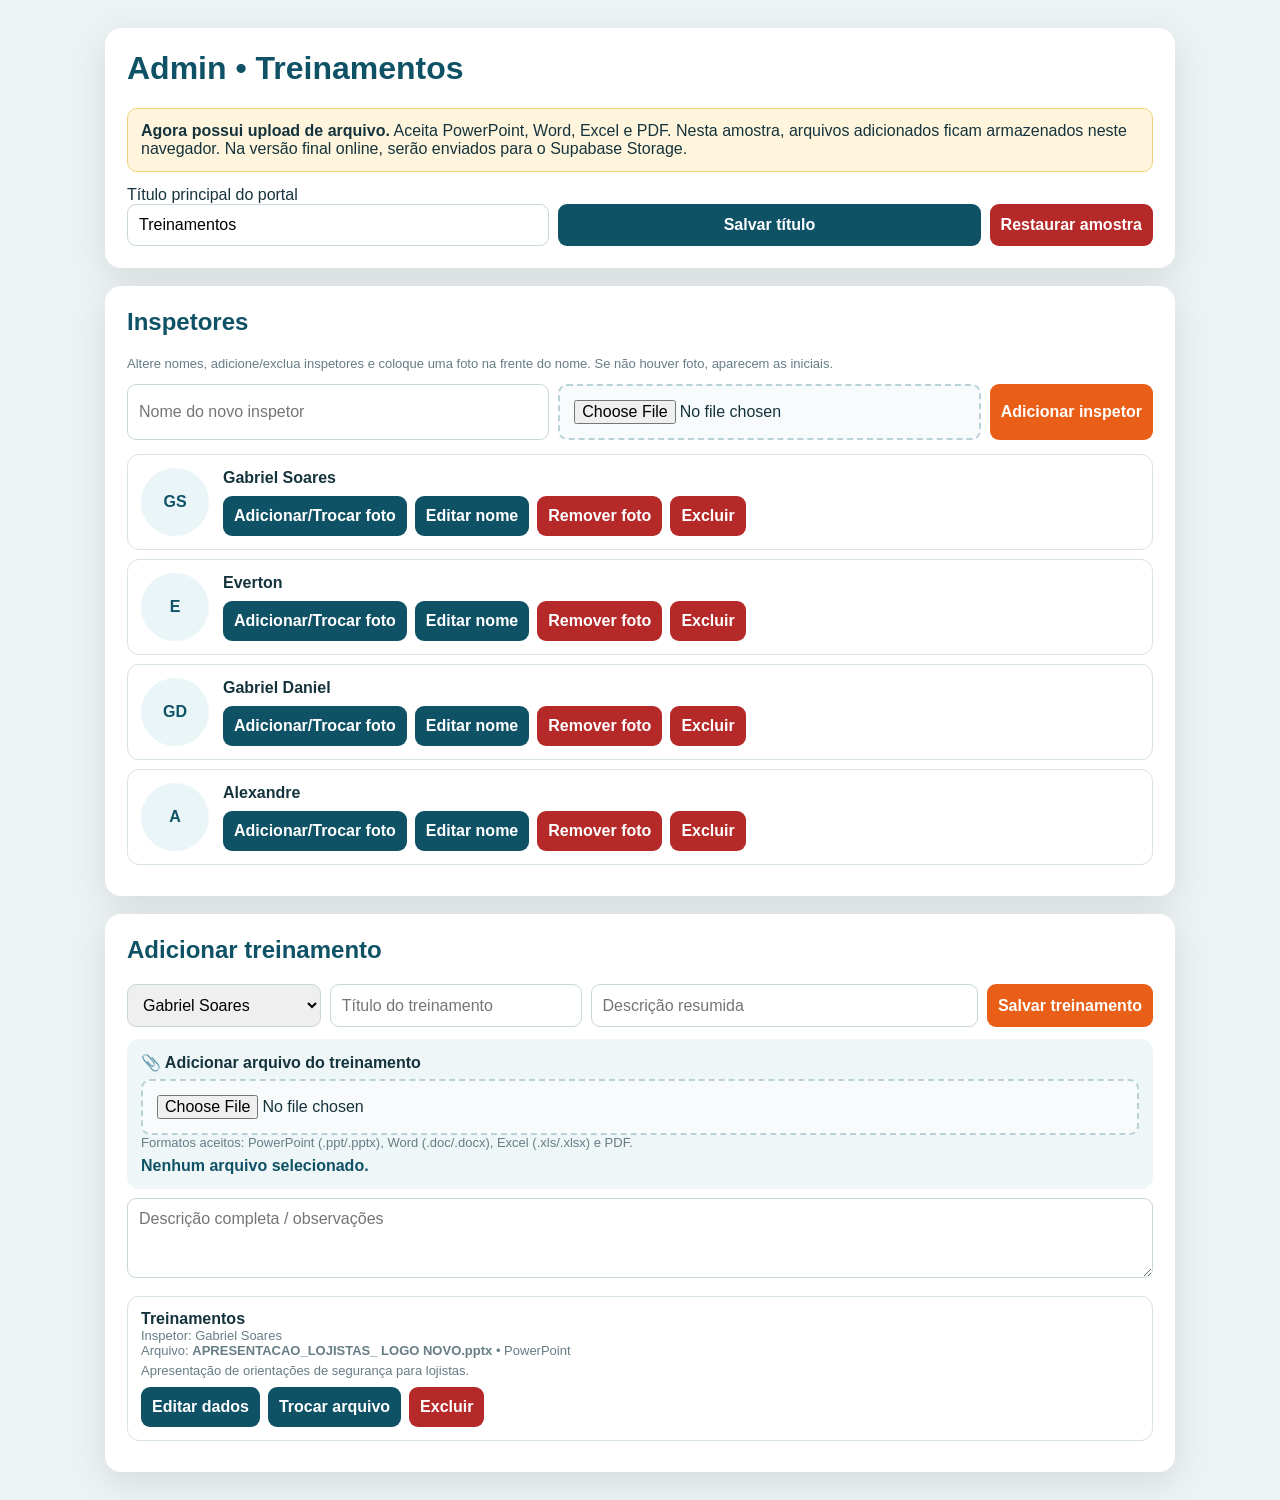
==== admin.html @ b54a6c7b "Add files via upload" ====
<!doctype html>
<html lang="pt-BR">
<head>
<meta charset="utf-8">
<meta name="viewport" content="width=device-width,initial-scale=1">
<title>Admin Treinamentos | Shopping D</title>
<style>
*{box-sizing:border-box}body{margin:0;font-family:Arial,Helvetica,sans-serif;background:#edf3f4;color:#15333d}
.wrap{max-width:1100px;margin:28px auto;padding:0 15px}.box{background:#fff;border-radius:16px;padding:22px;box-shadow:0 10px 35px rgba(0,0,0,.10);margin-bottom:18px}
h1,h2{color:#0f5266;margin-top:0}.notice{background:#fff5dd;border:1px solid #efd07b;padding:13px;border-radius:10px;margin-bottom:14px}
.grid{display:grid;grid-template-columns:1fr 1fr auto;gap:9px}.grid4{display:grid;grid-template-columns:1fr 1.3fr 2fr auto;gap:9px}
input,select,textarea,button{font:inherit;padding:11px;border-radius:9px}input,select,textarea{border:1px solid #c7d7db;width:100%}textarea{min-height:80px;resize:vertical}
input[type=file]{background:#f8fbfc;border:2px dashed #b9d2d8;padding:14px}
button{border:0;background:#0f5266;color:#fff;font-weight:700;cursor:pointer}.orange{background:#e95f17}.danger{background:#b52929}.gray{background:#6f7f85}
.item{border:1px solid #d7e3e6;border-radius:12px;padding:13px;margin-bottom:9px}.actions{display:flex;gap:8px;flex-wrap:wrap;margin-top:9px}.small{font-size:13px;color:#667d85}
.file-box{margin-top:12px;padding:14px;border-radius:12px;background:#eef6f7}.file-box label{font-weight:700;display:block;margin-bottom:7px}.file-name{margin-top:7px;color:#0f5266;font-weight:700}
.person-row{display:flex;align-items:center;gap:14px;flex-wrap:wrap}
.person-photo{width:68px;height:68px;border-radius:50%;overflow:hidden;background:#eaf5f7;display:grid;place-items:center;font-weight:800;color:#0f5266}
.person-photo img{width:100%;height:100%;object-fit:cover}
.photo-input{display:none}
@media(max-width:760px){.grid,.grid4{grid-template-columns:1fr}}
</style>
</head>
<body><div class="wrap">
<div class="box"><h1>Admin • Treinamentos</h1>
<div class="notice"><b>Agora possui upload de arquivo.</b> Aceita PowerPoint, Word, Excel e PDF. Nesta amostra, arquivos adicionados ficam armazenados neste navegador. Na versão final online, serão enviados para o Supabase Storage.</div>
<label>Título principal do portal</label>
<div class="grid"><input id="portalTitle"><button id="saveTitle">Salvar título</button><button id="resetAll" class="danger">Restaurar amostra</button></div>
</div>

<div class="box">
<h2>Inspetores</h2>
<p class="small">Altere nomes, adicione/exclua inspetores e coloque uma foto na frente do nome. Se não houver foto, aparecem as iniciais.</p>
<div class="grid"><input id="newInspector" placeholder="Nome do novo inspetor"><input id="newInspectorPhoto" type="file" accept="image/*"><button id="addInspector" class="orange">Adicionar inspetor</button></div>
<div id="inspectorsList" style="margin-top:14px"></div>
</div>

<div class="box">
<h2>Adicionar treinamento</h2>
<div class="grid4">
<select id="trainingInspector"></select>
<input id="trainingTitle" placeholder="Título do treinamento">
<input id="trainingDescShort" placeholder="Descrição resumida">
<button id="addTraining" class="orange">Salvar treinamento</button>
</div>
<div class="file-box">
<label for="trainingFile">📎 Adicionar arquivo do treinamento</label>
<input id="trainingFile" type="file" accept=".ppt,.pptx,.doc,.docx,.xls,.xlsx,.pdf,.pps,.ppsx">
<div class="small">Formatos aceitos: PowerPoint (.ppt/.pptx), Word (.doc/.docx), Excel (.xls/.xlsx) e PDF.</div>
<div id="selectedFile" class="file-name">Nenhum arquivo selecionado.</div>
</div>
<textarea id="trainingDesc" style="margin-top:9px" placeholder="Descrição completa / observações"></textarea>
<div id="trainingList" style="margin-top:14px"></div>
</div>
</div>

<script src="dados-iniciais.js"></script>
<script>
function clone(o){return JSON.parse(JSON.stringify(o))}
function load(){const s=localStorage.getItem('shoppingD_treinamentos_demo');return s?JSON.parse(s):clone(window.DADOS_INICIAIS)}
let data=load();
function save(){localStorage.setItem('shoppingD_treinamentos_demo',JSON.stringify(data));render()}
function slug(s){return s.toLowerCase().normalize('NFD').replace(/[\u0300-\u036f]/g,'').replace(/[^a-z0-9]+/g,'-').replace(/^-|-$/g,'')+'-'+Date.now()}
function openDB(){return new Promise((resolve,reject)=>{const req=indexedDB.open('ShoppingDTrainingFiles',1);req.onupgradeneeded=()=>{const db=req.result;if(!db.objectStoreNames.contains('files'))db.createObjectStore('files');};req.onsuccess=()=>resolve(req.result);req.onerror=()=>reject(req.error);});}
async function storeFile(key,file){const db=await openDB();return new Promise((resolve,reject)=>{const tx=db.transaction('files','readwrite');tx.objectStore('files').put({blob:file,name:file.name,type:file.type,size:file.size},key);tx.oncomplete=()=>resolve();tx.onerror=()=>reject(tx.error);});}
async function deleteFile(key){if(!key)return;const db=await openDB();return new Promise((resolve,reject)=>{const tx=db.transaction('files','readwrite');tx.objectStore('files').delete(key);tx.oncomplete=()=>resolve();tx.onerror=()=>reject(tx.error);});}
function fileType(name){
 const ext=(name.split('.').pop()||'').toLowerCase();
 if(['ppt','pptx','pps','ppsx'].includes(ext))return 'PowerPoint';
 if(['doc','docx'].includes(ext))return 'Word';
 if(['xls','xlsx'].includes(ext))return 'Excel';
 if(ext==='pdf')return 'PDF';
 return 'Arquivo';
}
function initials(name){return name.split(' ').filter(Boolean).slice(0,2).map(x=>x[0].toUpperCase()).join('');}
function imageToDataURL(file){
 return new Promise((resolve,reject)=>{
  const r=new FileReader();r.onload=()=>resolve(r.result);r.onerror=()=>reject(r.error);r.readAsDataURL(file);
 });
}
function render(){
 document.getElementById('portalTitle').value=data.title||'Treinamentos';
 const il=document.getElementById('inspectorsList');il.innerHTML='';
 data.inspectors.forEach(i=>{
  const d=document.createElement('div');d.className='item';
  d.innerHTML=`<div class="person-row"><div class="person-photo">${i.photo?`<img src="${i.photo}" alt="${i.name}">`:initials(i.name)}</div><div><b>${i.name}</b><div class="actions"><button data-photo="${i.id}">Adicionar/Trocar foto</button><button data-edit="${i.id}">Editar nome</button><button class="danger" data-removephoto="${i.id}">Remover foto</button><button class="danger" data-del="${i.id}">Excluir</button></div></div></div>`;
  il.appendChild(d);
 });
 il.querySelectorAll('[data-edit]').forEach(b=>b.addEventListener('click',()=>editInspector(b.dataset.edit)));
 il.querySelectorAll('[data-photo]').forEach(b=>b.addEventListener('click',()=>changeInspectorPhoto(b.dataset.photo)));
 il.querySelectorAll('[data-removephoto]').forEach(b=>b.addEventListener('click',()=>removeInspectorPhoto(b.dataset.removephoto)));
 il.querySelectorAll('[data-del]').forEach(b=>b.addEventListener('click',()=>delInspector(b.dataset.del)));

 const sel=document.getElementById('trainingInspector');sel.innerHTML='';
 data.inspectors.forEach(i=>sel.add(new Option(i.name,i.id)));
 const tl=document.getElementById('trainingList');tl.innerHTML='';
 data.trainings.forEach(t=>{
   const insp=data.inspectors.find(i=>i.id===t.inspectorId);
   const d=document.createElement('div');d.className='item';
   d.innerHTML=`<b>${t.title}</b><div class="small">Inspetor: ${insp?insp.name:'Não definido'}</div>
   <div class="small">Arquivo: <b>${t.fileName||t.file||'Sem arquivo'}</b> ${t.fileType?'• '+t.fileType:''}</div>
   <div class="small" style="margin-top:5px">${t.description||''}</div>
   <div class="actions"><button data-tedit="${t.id}">Editar dados</button><button data-replace="${t.id}">Trocar arquivo</button><button class="danger" data-tdel="${t.id}">Excluir</button></div>`;
   tl.appendChild(d);
 });
 tl.querySelectorAll('[data-tedit]').forEach(b=>b.addEventListener('click',()=>editTraining(Number(b.dataset.tedit))));
 tl.querySelectorAll('[data-replace]').forEach(b=>b.addEventListener('click',()=>replaceFile(Number(b.dataset.replace))));
 tl.querySelectorAll('[data-tdel]').forEach(b=>b.addEventListener('click',()=>removeTraining(Number(b.dataset.tdel))));
}
async function changeInspectorPhoto(id){
 const i=data.inspectors.find(x=>x.id===id);if(!i)return;
 const input=document.createElement('input');input.type='file';input.accept='image/*';
 input.addEventListener('change',async()=>{const f=input.files[0];if(!f)return;if(f.size>3*1024*1024){alert('Escolha uma foto de até 3 MB.');return;}i.photo=await imageToDataURL(f);save();});
 input.click();
}
function removeInspectorPhoto(id){const i=data.inspectors.find(x=>x.id===id);if(!i)return;i.photo='';save();}
function editInspector(id){const i=data.inspectors.find(x=>x.id===id);if(!i)return;const n=prompt('Novo nome do inspetor:',i.name);if(n===null||!n.trim())return;i.name=n.trim();save();}
function delInspector(id){if(!confirm('Excluir este inspetor e os treinamentos vinculados?'))return;data.inspectors=data.inspectors.filter(i=>i.id!==id);const ids=data.trainings.filter(t=>t.inspectorId===id);ids.forEach(t=>deleteFile(t.fileKey));data.trainings=data.trainings.filter(t=>t.inspectorId!==id);save();}
function editTraining(id){const t=data.trainings.find(x=>x.id===id);if(!t)return;const title=prompt('Título:',t.title);if(title===null)return;const desc=prompt('Descrição:',t.description||'');if(desc===null)return;t.title=title.trim()||'Treinamentos';t.description=desc.trim();save();}
async function removeTraining(id){if(!confirm('Excluir este treinamento e o arquivo armazenado?'))return;const t=data.trainings.find(x=>x.id===id);if(t&&t.fileKey)await deleteFile(t.fileKey);data.trainings=data.trainings.filter(x=>x.id!==id);save();}
async function replaceFile(id){
 const t=data.trainings.find(x=>x.id===id);if(!t)return;
 const input=document.createElement('input');input.type='file';input.accept='.ppt,.pptx,.doc,.docx,.xls,.xlsx,.pdf,.pps,.ppsx';
 input.addEventListener('change',async()=>{const file=input.files[0];if(!file)return;const key='training-file-'+id;if(t.fileKey)await deleteFile(t.fileKey);await storeFile(key,file);t.fileKey=key;t.file='';t.fileName=file.name;t.fileType=fileType(file.name);save();});
 input.click();
}
document.getElementById('trainingFile').addEventListener('change',e=>{const f=e.target.files[0];document.getElementById('selectedFile').textContent=f?`Selecionado: ${f.name} (${(f.size/1024/1024).toFixed(1)} MB)`:'Nenhum arquivo selecionado.'});
document.getElementById('saveTitle').addEventListener('click',()=>{data.title=document.getElementById('portalTitle').value.trim()||'Treinamentos';save()});
document.getElementById('resetAll').addEventListener('click',()=>{if(confirm('Restaurar todos os dados da amostra?')){localStorage.removeItem('shoppingD_treinamentos_demo');data=clone(window.DADOS_INICIAIS);render()}});
document.getElementById('addInspector').addEventListener('click',async()=>{const n=document.getElementById('newInspector').value.trim();if(!n)return;const f=document.getElementById('newInspectorPhoto').files[0];let photo='';if(f){if(f.size>3*1024*1024){alert('Escolha uma foto de até 3 MB.');return;}photo=await imageToDataURL(f);}data.inspectors.push({id:slug(n),name:n,photo});document.getElementById('newInspector').value='';document.getElementById('newInspectorPhoto').value='';save()});
document.getElementById('addTraining').addEventListener('click',async()=>{
 const inspectorId=document.getElementById('trainingInspector').value;
 const title=document.getElementById('trainingTitle').value.trim()||'Treinamentos';
 const desc1=document.getElementById('trainingDescShort').value.trim();
 const desc2=document.getElementById('trainingDesc').value.trim();
 const file=document.getElementById('trainingFile').files[0];
 if(!inspectorId){alert('Selecione um inspetor.');return;}
 if(!file){alert('Selecione um arquivo PowerPoint, Word, Excel ou PDF.');return;}
 const id=Date.now(), key='training-file-'+id;
 try{await storeFile(key,file);}catch(e){alert('Não foi possível armazenar o arquivo neste navegador.');return;}
 data.trainings.push({id,inspectorId,title,description:[desc1,desc2].filter(Boolean).join(' — '),file:'',fileKey:key,fileName:file.name,fileType:fileType(file.name)});
 document.getElementById('trainingTitle').value='';document.getElementById('trainingDescShort').value='';document.getElementById('trainingDesc').value='';document.getElementById('trainingFile').value='';document.getElementById('selectedFile').textContent='Nenhum arquivo selecionado.';save();
});
render();
</script>
</body>
</html>
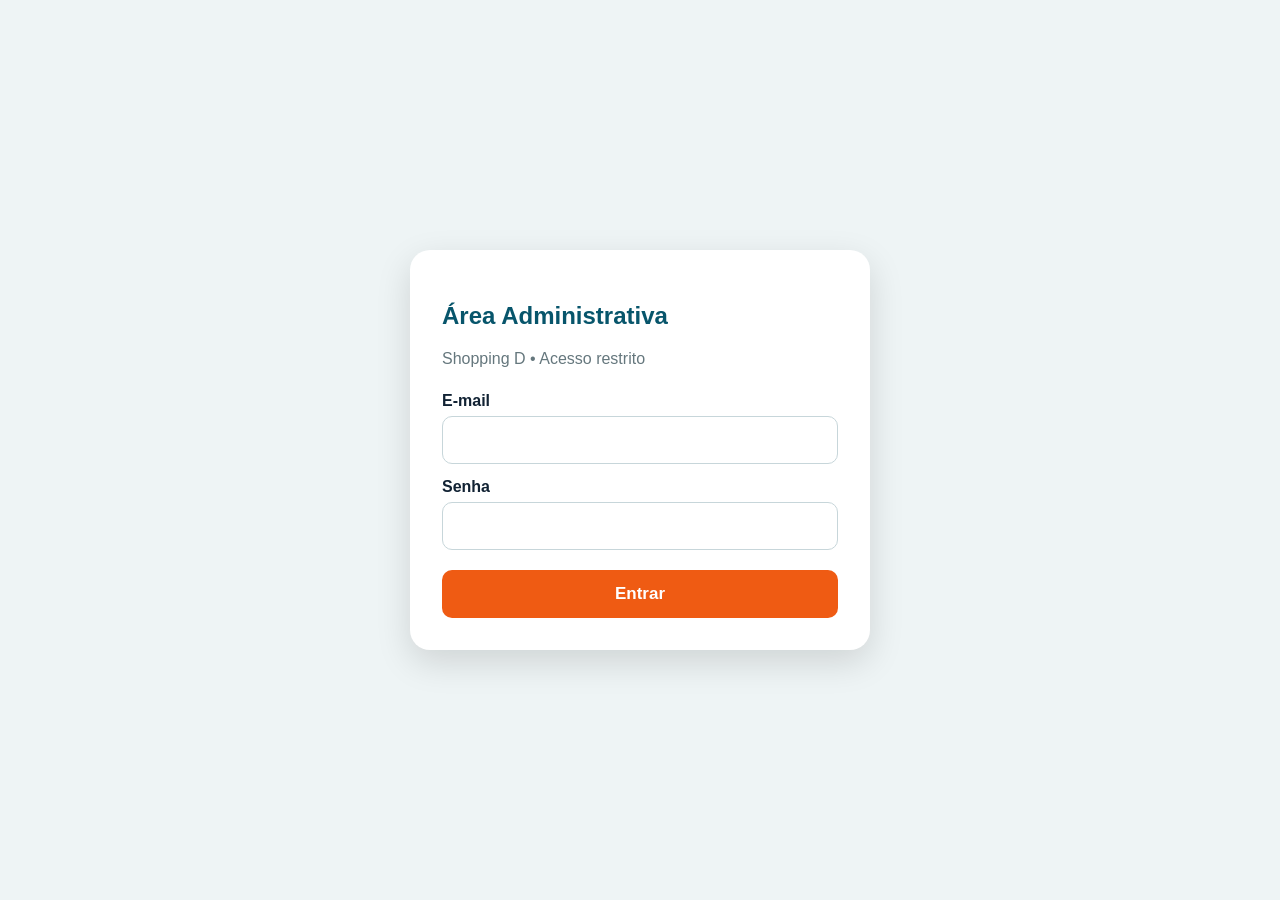
==== commit 05cb20d7: "Add files via upload" ====
--- a/admin.html
+++ b/admin.html
@@ -1,147 +1,29 @@
 <!doctype html>
 <html lang="pt-BR">
 <head>
-<meta charset="utf-8">
-<meta name="viewport" content="width=device-width,initial-scale=1">
-<title>Admin Treinamentos | Shopping D</title>
+<meta charset="utf-8"><meta name="viewport" content="width=device-width,initial-scale=1">
+<title>Admin | Shopping D</title>
 <style>
-*{box-sizing:border-box}body{margin:0;font-family:Arial,Helvetica,sans-serif;background:#edf3f4;color:#15333d}
-.wrap{max-width:1100px;margin:28px auto;padding:0 15px}.box{background:#fff;border-radius:16px;padding:22px;box-shadow:0 10px 35px rgba(0,0,0,.10);margin-bottom:18px}
-h1,h2{color:#0f5266;margin-top:0}.notice{background:#fff5dd;border:1px solid #efd07b;padding:13px;border-radius:10px;margin-bottom:14px}
-.grid{display:grid;grid-template-columns:1fr 1fr auto;gap:9px}.grid4{display:grid;grid-template-columns:1fr 1.3fr 2fr auto;gap:9px}
-input,select,textarea,button{font:inherit;padding:11px;border-radius:9px}input,select,textarea{border:1px solid #c7d7db;width:100%}textarea{min-height:80px;resize:vertical}
-input[type=file]{background:#f8fbfc;border:2px dashed #b9d2d8;padding:14px}
-button{border:0;background:#0f5266;color:#fff;font-weight:700;cursor:pointer}.orange{background:#e95f17}.danger{background:#b52929}.gray{background:#6f7f85}
-.item{border:1px solid #d7e3e6;border-radius:12px;padding:13px;margin-bottom:9px}.actions{display:flex;gap:8px;flex-wrap:wrap;margin-top:9px}.small{font-size:13px;color:#667d85}
-.file-box{margin-top:12px;padding:14px;border-radius:12px;background:#eef6f7}.file-box label{font-weight:700;display:block;margin-bottom:7px}.file-name{margin-top:7px;color:#0f5266;font-weight:700}
-.person-row{display:flex;align-items:center;gap:14px;flex-wrap:wrap}
-.person-photo{width:68px;height:68px;border-radius:50%;overflow:hidden;background:#eaf5f7;display:grid;place-items:center;font-weight:800;color:#0f5266}
-.person-photo img{width:100%;height:100%;object-fit:cover}
-.photo-input{display:none}
-@media(max-width:760px){.grid,.grid4{grid-template-columns:1fr}}
-</style>
-</head>
-<body><div class="wrap">
-<div class="box"><h1>Admin • Treinamentos</h1>
-<div class="notice"><b>Agora possui upload de arquivo.</b> Aceita PowerPoint, Word, Excel e PDF. Nesta amostra, arquivos adicionados ficam armazenados neste navegador. Na versão final online, serão enviados para o Supabase Storage.</div>
-<label>Título principal do portal</label>
-<div class="grid"><input id="portalTitle"><button id="saveTitle">Salvar título</button><button id="resetAll" class="danger">Restaurar amostra</button></div>
-</div>
-
-<div class="box">
-<h2>Inspetores</h2>
-<p class="small">Altere nomes, adicione/exclua inspetores e coloque uma foto na frente do nome. Se não houver foto, aparecem as iniciais.</p>
-<div class="grid"><input id="newInspector" placeholder="Nome do novo inspetor"><input id="newInspectorPhoto" type="file" accept="image/*"><button id="addInspector" class="orange">Adicionar inspetor</button></div>
-<div id="inspectorsList" style="margin-top:14px"></div>
-</div>
-
-<div class="box">
-<h2>Adicionar treinamento</h2>
-<div class="grid4">
-<select id="trainingInspector"></select>
-<input id="trainingTitle" placeholder="Título do treinamento">
-<input id="trainingDescShort" placeholder="Descrição resumida">
-<button id="addTraining" class="orange">Salvar treinamento</button>
-</div>
-<div class="file-box">
-<label for="trainingFile">📎 Adicionar arquivo do treinamento</label>
-<input id="trainingFile" type="file" accept=".ppt,.pptx,.doc,.docx,.xls,.xlsx,.pdf,.pps,.ppsx">
-<div class="small">Formatos aceitos: PowerPoint (.ppt/.pptx), Word (.doc/.docx), Excel (.xls/.xlsx) e PDF.</div>
-<div id="selectedFile" class="file-name">Nenhum arquivo selecionado.</div>
-</div>
-<textarea id="trainingDesc" style="margin-top:9px" placeholder="Descrição completa / observações"></textarea>
-<div id="trainingList" style="margin-top:14px"></div>
-</div>
-</div>
-
-<script src="dados-iniciais.js"></script>
+*{box-sizing:border-box}body{margin:0;font-family:Arial,sans-serif;background:#eef4f5;color:#123}.login{min-height:100vh;display:flex;align-items:center;justify-content:center;padding:20px}.card{width:min(460px,100%);background:#fff;padding:32px;border-radius:20px;box-shadow:0 12px 35px #0002}h1{color:#07556b}.sub{color:#65777d;margin-bottom:24px}label{display:block;font-weight:700;margin:14px 0 6px}input{width:100%;padding:14px;border:1px solid #c7d6da;border-radius:10px;font-size:16px}button{width:100%;margin-top:20px;padding:14px;border:0;border-radius:10px;background:#ef5b13;color:#fff;font-size:17px;font-weight:700;cursor:pointer}#erro{display:none;margin-top:14px;padding:10px;background:#ffe9e9;color:#a00;border-radius:8px}#painel{display:none;padding:30px}header{background:#07556b;color:#fff;padding:20px;border-radius:12px}
+</style></head>
+<body>
+<section id="login" class="login"><div class="card">
+<h1>Área Administrativa</h1><div class="sub">Shopping D • Acesso restrito</div>
+<form id="formLogin">
+<label>E-mail</label><input id="email" type="email" required>
+<label>Senha</label><input id="senha" type="password" required>
+<button type="submit">Entrar</button><div id="erro">E-mail ou senha incorretos.</div>
+</form></div></section>
+<section id="painel"><header><h2>Admin | Shopping D</h2></header>
+<p>Acesso administrativo autorizado.</p>
+<button id="sair" style="max-width:160px">Sair</button>
+</section>
 <script>
-function clone(o){return JSON.parse(JSON.stringify(o))}
-function load(){const s=localStorage.getItem('shoppingD_treinamentos_demo');return s?JSON.parse(s):clone(window.DADOS_INICIAIS)}
-let data=load();
-function save(){localStorage.setItem('shoppingD_treinamentos_demo',JSON.stringify(data));render()}
-function slug(s){return s.toLowerCase().normalize('NFD').replace(/[\u0300-\u036f]/g,'').replace(/[^a-z0-9]+/g,'-').replace(/^-|-$/g,'')+'-'+Date.now()}
-function openDB(){return new Promise((resolve,reject)=>{const req=indexedDB.open('ShoppingDTrainingFiles',1);req.onupgradeneeded=()=>{const db=req.result;if(!db.objectStoreNames.contains('files'))db.createObjectStore('files');};req.onsuccess=()=>resolve(req.result);req.onerror=()=>reject(req.error);});}
-async function storeFile(key,file){const db=await openDB();return new Promise((resolve,reject)=>{const tx=db.transaction('files','readwrite');tx.objectStore('files').put({blob:file,name:file.name,type:file.type,size:file.size},key);tx.oncomplete=()=>resolve();tx.onerror=()=>reject(tx.error);});}
-async function deleteFile(key){if(!key)return;const db=await openDB();return new Promise((resolve,reject)=>{const tx=db.transaction('files','readwrite');tx.objectStore('files').delete(key);tx.oncomplete=()=>resolve();tx.onerror=()=>reject(tx.error);});}
-function fileType(name){
- const ext=(name.split('.').pop()||'').toLowerCase();
- if(['ppt','pptx','pps','ppsx'].includes(ext))return 'PowerPoint';
- if(['doc','docx'].includes(ext))return 'Word';
- if(['xls','xlsx'].includes(ext))return 'Excel';
- if(ext==='pdf')return 'PDF';
- return 'Arquivo';
-}
-function initials(name){return name.split(' ').filter(Boolean).slice(0,2).map(x=>x[0].toUpperCase()).join('');}
-function imageToDataURL(file){
- return new Promise((resolve,reject)=>{
-  const r=new FileReader();r.onload=()=>resolve(r.result);r.onerror=()=>reject(r.error);r.readAsDataURL(file);
- });
-}
-function render(){
- document.getElementById('portalTitle').value=data.title||'Treinamentos';
- const il=document.getElementById('inspectorsList');il.innerHTML='';
- data.inspectors.forEach(i=>{
-  const d=document.createElement('div');d.className='item';
-  d.innerHTML=`<div class="person-row"><div class="person-photo">${i.photo?`<img src="${i.photo}" alt="${i.name}">`:initials(i.name)}</div><div><b>${i.name}</b><div class="actions"><button data-photo="${i.id}">Adicionar/Trocar foto</button><button data-edit="${i.id}">Editar nome</button><button class="danger" data-removephoto="${i.id}">Remover foto</button><button class="danger" data-del="${i.id}">Excluir</button></div></div></div>`;
-  il.appendChild(d);
- });
- il.querySelectorAll('[data-edit]').forEach(b=>b.addEventListener('click',()=>editInspector(b.dataset.edit)));
- il.querySelectorAll('[data-photo]').forEach(b=>b.addEventListener('click',()=>changeInspectorPhoto(b.dataset.photo)));
- il.querySelectorAll('[data-removephoto]').forEach(b=>b.addEventListener('click',()=>removeInspectorPhoto(b.dataset.removephoto)));
- il.querySelectorAll('[data-del]').forEach(b=>b.addEventListener('click',()=>delInspector(b.dataset.del)));
-
- const sel=document.getElementById('trainingInspector');sel.innerHTML='';
- data.inspectors.forEach(i=>sel.add(new Option(i.name,i.id)));
- const tl=document.getElementById('trainingList');tl.innerHTML='';
- data.trainings.forEach(t=>{
-   const insp=data.inspectors.find(i=>i.id===t.inspectorId);
-   const d=document.createElement('div');d.className='item';
-   d.innerHTML=`<b>${t.title}</b><div class="small">Inspetor: ${insp?insp.name:'Não definido'}</div>
-   <div class="small">Arquivo: <b>${t.fileName||t.file||'Sem arquivo'}</b> ${t.fileType?'• '+t.fileType:''}</div>
-   <div class="small" style="margin-top:5px">${t.description||''}</div>
-   <div class="actions"><button data-tedit="${t.id}">Editar dados</button><button data-replace="${t.id}">Trocar arquivo</button><button class="danger" data-tdel="${t.id}">Excluir</button></div>`;
-   tl.appendChild(d);
- });
- tl.querySelectorAll('[data-tedit]').forEach(b=>b.addEventListener('click',()=>editTraining(Number(b.dataset.tedit))));
- tl.querySelectorAll('[data-replace]').forEach(b=>b.addEventListener('click',()=>replaceFile(Number(b.dataset.replace))));
- tl.querySelectorAll('[data-tdel]').forEach(b=>b.addEventListener('click',()=>removeTraining(Number(b.dataset.tdel))));
-}
-async function changeInspectorPhoto(id){
- const i=data.inspectors.find(x=>x.id===id);if(!i)return;
- const input=document.createElement('input');input.type='file';input.accept='image/*';
- input.addEventListener('change',async()=>{const f=input.files[0];if(!f)return;if(f.size>3*1024*1024){alert('Escolha uma foto de até 3 MB.');return;}i.photo=await imageToDataURL(f);save();});
- input.click();
-}
-function removeInspectorPhoto(id){const i=data.inspectors.find(x=>x.id===id);if(!i)return;i.photo='';save();}
-function editInspector(id){const i=data.inspectors.find(x=>x.id===id);if(!i)return;const n=prompt('Novo nome do inspetor:',i.name);if(n===null||!n.trim())return;i.name=n.trim();save();}
-function delInspector(id){if(!confirm('Excluir este inspetor e os treinamentos vinculados?'))return;data.inspectors=data.inspectors.filter(i=>i.id!==id);const ids=data.trainings.filter(t=>t.inspectorId===id);ids.forEach(t=>deleteFile(t.fileKey));data.trainings=data.trainings.filter(t=>t.inspectorId!==id);save();}
-function editTraining(id){const t=data.trainings.find(x=>x.id===id);if(!t)return;const title=prompt('Título:',t.title);if(title===null)return;const desc=prompt('Descrição:',t.description||'');if(desc===null)return;t.title=title.trim()||'Treinamentos';t.description=desc.trim();save();}
-async function removeTraining(id){if(!confirm('Excluir este treinamento e o arquivo armazenado?'))return;const t=data.trainings.find(x=>x.id===id);if(t&&t.fileKey)await deleteFile(t.fileKey);data.trainings=data.trainings.filter(x=>x.id!==id);save();}
-async function replaceFile(id){
- const t=data.trainings.find(x=>x.id===id);if(!t)return;
- const input=document.createElement('input');input.type='file';input.accept='.ppt,.pptx,.doc,.docx,.xls,.xlsx,.pdf,.pps,.ppsx';
- input.addEventListener('change',async()=>{const file=input.files[0];if(!file)return;const key='training-file-'+id;if(t.fileKey)await deleteFile(t.fileKey);await storeFile(key,file);t.fileKey=key;t.file='';t.fileName=file.name;t.fileType=fileType(file.name);save();});
- input.click();
-}
-document.getElementById('trainingFile').addEventListener('change',e=>{const f=e.target.files[0];document.getElementById('selectedFile').textContent=f?`Selecionado: ${f.name} (${(f.size/1024/1024).toFixed(1)} MB)`:'Nenhum arquivo selecionado.'});
-document.getElementById('saveTitle').addEventListener('click',()=>{data.title=document.getElementById('portalTitle').value.trim()||'Treinamentos';save()});
-document.getElementById('resetAll').addEventListener('click',()=>{if(confirm('Restaurar todos os dados da amostra?')){localStorage.removeItem('shoppingD_treinamentos_demo');data=clone(window.DADOS_INICIAIS);render()}});
-document.getElementById('addInspector').addEventListener('click',async()=>{const n=document.getElementById('newInspector').value.trim();if(!n)return;const f=document.getElementById('newInspectorPhoto').files[0];let photo='';if(f){if(f.size>3*1024*1024){alert('Escolha uma foto de até 3 MB.');return;}photo=await imageToDataURL(f);}data.inspectors.push({id:slug(n),name:n,photo});document.getElementById('newInspector').value='';document.getElementById('newInspectorPhoto').value='';save()});
-document.getElementById('addTraining').addEventListener('click',async()=>{
- const inspectorId=document.getElementById('trainingInspector').value;
- const title=document.getElementById('trainingTitle').value.trim()||'Treinamentos';
- const desc1=document.getElementById('trainingDescShort').value.trim();
- const desc2=document.getElementById('trainingDesc').value.trim();
- const file=document.getElementById('trainingFile').files[0];
- if(!inspectorId){alert('Selecione um inspetor.');return;}
- if(!file){alert('Selecione um arquivo PowerPoint, Word, Excel ou PDF.');return;}
- const id=Date.now(), key='training-file-'+id;
- try{await storeFile(key,file);}catch(e){alert('Não foi possível armazenar o arquivo neste navegador.');return;}
- data.trainings.push({id,inspectorId,title,description:[desc1,desc2].filter(Boolean).join(' — '),file:'',fileKey:key,fileName:file.name,fileType:fileType(file.name)});
- document.getElementById('trainingTitle').value='';document.getElementById('trainingDescShort').value='';document.getElementById('trainingDesc').value='';document.getElementById('trainingFile').value='';document.getElementById('selectedFile').textContent='Nenhum arquivo selecionado.';save();
-});
-render();
-</script>
-</body>
-</html>+const ADMIN_EMAIL="admin@shoppingd.com.br";
+const ADMIN_PASSWORD="argoplangabriel2026";
+const login=document.getElementById("login"),painel=document.getElementById("painel"),erro=document.getElementById("erro");
+function abrir(){login.style.display="none";painel.style.display="block"}
+if(sessionStorage.getItem("shoppingd_admin")==="1")abrir();
+document.getElementById("formLogin").addEventListener("submit",e=>{e.preventDefault();if(document.getElementById("email").value.trim().toLowerCase()===ADMIN_EMAIL&&document.getElementById("senha").value===ADMIN_PASSWORD){sessionStorage.setItem("shoppingd_admin","1");erro.style.display="none";abrir()}else erro.style.display="block"});
+document.getElementById("sair").onclick=()=>{sessionStorage.removeItem("shoppingd_admin");location.reload()};
+</script></body></html>
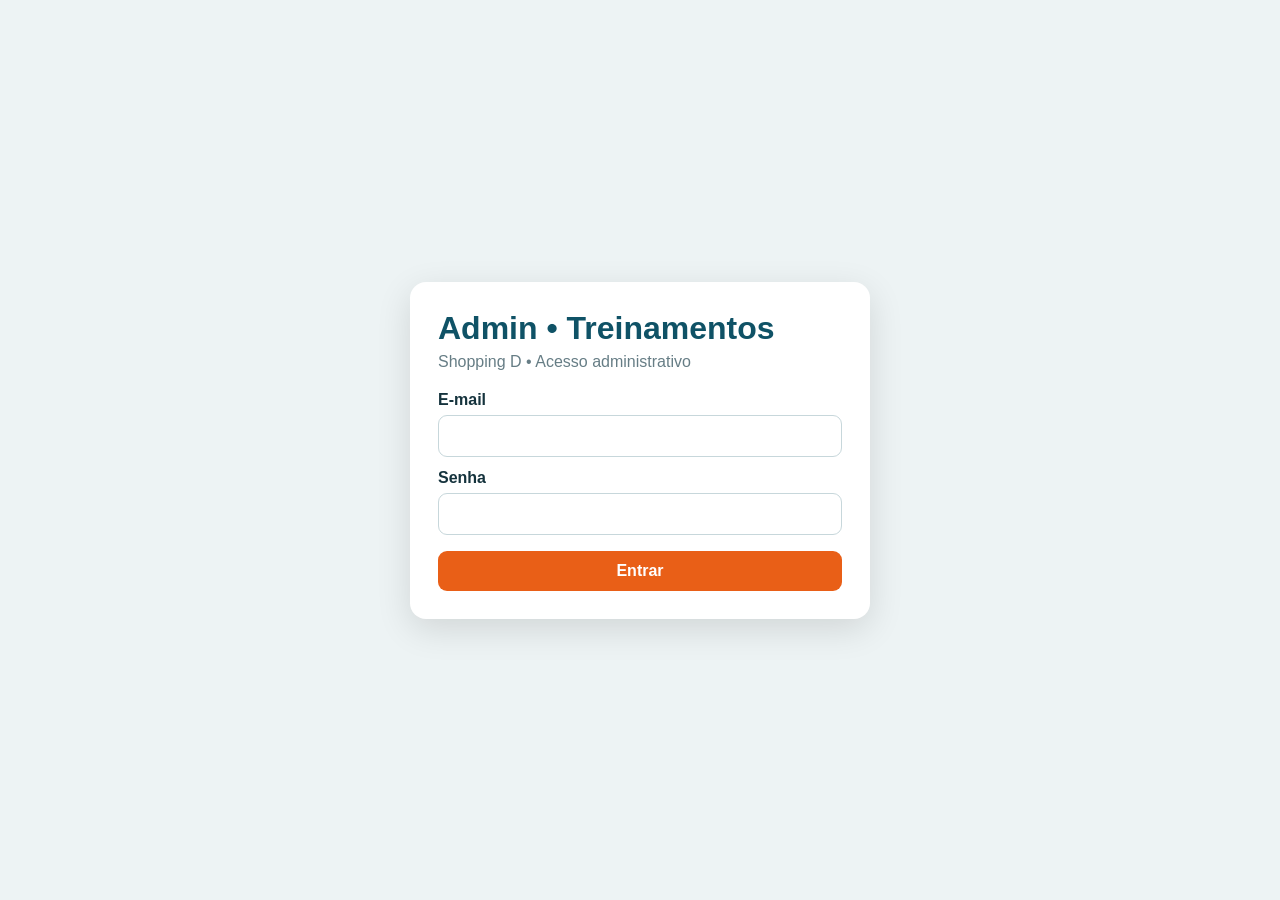
==== commit 3c492e1e: "Add files via upload" ====
--- a/admin.html
+++ b/admin.html
@@ -1,29 +1,183 @@
 <!doctype html>
 <html lang="pt-BR">
 <head>
-<meta charset="utf-8"><meta name="viewport" content="width=device-width,initial-scale=1">
-<title>Admin | Shopping D</title>
+<meta charset="utf-8">
+<meta name="viewport" content="width=device-width,initial-scale=1">
+<title>Admin Treinamentos | Shopping D</title>
 <style>
-*{box-sizing:border-box}body{margin:0;font-family:Arial,sans-serif;background:#eef4f5;color:#123}.login{min-height:100vh;display:flex;align-items:center;justify-content:center;padding:20px}.card{width:min(460px,100%);background:#fff;padding:32px;border-radius:20px;box-shadow:0 12px 35px #0002}h1{color:#07556b}.sub{color:#65777d;margin-bottom:24px}label{display:block;font-weight:700;margin:14px 0 6px}input{width:100%;padding:14px;border:1px solid #c7d6da;border-radius:10px;font-size:16px}button{width:100%;margin-top:20px;padding:14px;border:0;border-radius:10px;background:#ef5b13;color:#fff;font-size:17px;font-weight:700;cursor:pointer}#erro{display:none;margin-top:14px;padding:10px;background:#ffe9e9;color:#a00;border-radius:8px}#painel{display:none;padding:30px}header{background:#07556b;color:#fff;padding:20px;border-radius:12px}
-</style></head>
+*{box-sizing:border-box}body{margin:0;font-family:Arial,Helvetica,sans-serif;background:#edf3f4;color:#15333d}
+.wrap{max-width:1100px;margin:28px auto;padding:0 15px}.box{background:#fff;border-radius:16px;padding:22px;box-shadow:0 10px 35px rgba(0,0,0,.10);margin-bottom:18px}
+h1,h2{color:#0f5266;margin-top:0}.notice{background:#fff5dd;border:1px solid #efd07b;padding:13px;border-radius:10px;margin-bottom:14px}
+.grid{display:grid;grid-template-columns:1fr 1fr auto;gap:9px}.grid4{display:grid;grid-template-columns:1fr 1.3fr 2fr auto;gap:9px}
+input,select,textarea,button{font:inherit;padding:11px;border-radius:9px}input,select,textarea{border:1px solid #c7d7db;width:100%}textarea{min-height:80px;resize:vertical}
+input[type=file]{background:#f8fbfc;border:2px dashed #b9d2d8;padding:14px}
+button{border:0;background:#0f5266;color:#fff;font-weight:700;cursor:pointer}.orange{background:#e95f17}.danger{background:#b52929}.gray{background:#6f7f85}
+.item{border:1px solid #d7e3e6;border-radius:12px;padding:13px;margin-bottom:9px}.actions{display:flex;gap:8px;flex-wrap:wrap;margin-top:9px}.small{font-size:13px;color:#667d85}
+.file-box{margin-top:12px;padding:14px;border-radius:12px;background:#eef6f7}.file-box label{font-weight:700;display:block;margin-bottom:7px}.file-name{margin-top:7px;color:#0f5266;font-weight:700}
+.person-row{display:flex;align-items:center;gap:14px;flex-wrap:wrap}
+.person-photo{width:68px;height:68px;border-radius:50%;overflow:hidden;background:#eaf5f7;display:grid;place-items:center;font-weight:800;color:#0f5266}
+.person-photo img{width:100%;height:100%;object-fit:cover}
+.photo-input{display:none}
+@media(max-width:760px){.grid,.grid4{grid-template-columns:1fr}}
+
+.login-screen{min-height:100vh;display:flex;align-items:center;justify-content:center;padding:20px;background:#edf3f4}.login-card{width:min(460px,100%);background:#fff;border-radius:16px;padding:28px;box-shadow:0 10px 35px rgba(0,0,0,.12)}.login-card h1{margin-bottom:6px}.login-card .sub{color:#667d85;margin-bottom:20px}.login-card label{display:block;font-weight:700;margin:12px 0 6px}.login-card button{width:100%;margin-top:16px}.login-error{display:none;margin-top:12px;padding:10px;border-radius:8px;background:#fde8e8;color:#a52222}.logout-bar{display:flex;justify-content:flex-end;max-width:1100px;margin:18px auto -12px;padding:0 15px}.logout-bar button{background:#6f7f85}
+</style>
+</head>
 <body>
-<section id="login" class="login"><div class="card">
-<h1>Área Administrativa</h1><div class="sub">Shopping D • Acesso restrito</div>
-<form id="formLogin">
-<label>E-mail</label><input id="email" type="email" required>
-<label>Senha</label><input id="senha" type="password" required>
-<button type="submit">Entrar</button><div id="erro">E-mail ou senha incorretos.</div>
-</form></div></section>
-<section id="painel"><header><h2>Admin | Shopping D</h2></header>
-<p>Acesso administrativo autorizado.</p>
-<button id="sair" style="max-width:160px">Sair</button>
-</section>
+<div id="loginScreen" class="login-screen">
+  <div class="login-card">
+    <h1>Admin • Treinamentos</h1>
+    <div class="sub">Shopping D • Acesso administrativo</div>
+    <form id="loginForm">
+      <label for="adminEmail">E-mail</label>
+      <input id="adminEmail" type="email" autocomplete="username" required>
+      <label for="adminPassword">Senha</label>
+      <input id="adminPassword" type="password" autocomplete="current-password" required>
+      <button type="submit" class="orange">Entrar</button>
+      <div id="loginError" class="login-error">E-mail ou senha incorretos.</div>
+    </form>
+  </div>
+</div>
+<div id="adminApp" style="display:none">
+<div class="logout-bar"><button id="logoutBtn">Sair do administrativo</button></div>
+<div class="wrap">
+<div class="box"><h1>Admin • Treinamentos</h1>
+<div class="notice"><b>Agora possui upload de arquivo.</b> Aceita PowerPoint, Word, Excel e PDF. Nesta amostra, arquivos adicionados ficam armazenados neste navegador. Na versão final online, serão enviados para o Supabase Storage.</div>
+<label>Título principal do portal</label>
+<div class="grid"><input id="portalTitle"><button id="saveTitle">Salvar título</button><button id="resetAll" class="danger">Restaurar amostra</button></div>
+</div>
+
+<div class="box">
+<h2>Inspetores</h2>
+<p class="small">Altere nomes, adicione/exclua inspetores e coloque uma foto na frente do nome. Se não houver foto, aparecem as iniciais.</p>
+<div class="grid"><input id="newInspector" placeholder="Nome do novo inspetor"><input id="newInspectorPhoto" type="file" accept="image/*"><button id="addInspector" class="orange">Adicionar inspetor</button></div>
+<div id="inspectorsList" style="margin-top:14px"></div>
+</div>
+
+<div class="box">
+<h2>Adicionar treinamento</h2>
+<div class="grid4">
+<select id="trainingInspector"></select>
+<input id="trainingTitle" placeholder="Título do treinamento">
+<input id="trainingDescShort" placeholder="Descrição resumida">
+<button id="addTraining" class="orange">Salvar treinamento</button>
+</div>
+<div class="file-box">
+<label for="trainingFile">📎 Adicionar arquivo do treinamento</label>
+<input id="trainingFile" type="file" accept=".ppt,.pptx,.doc,.docx,.xls,.xlsx,.pdf,.pps,.ppsx">
+<div class="small">Formatos aceitos: PowerPoint (.ppt/.pptx), Word (.doc/.docx), Excel (.xls/.xlsx) e PDF.</div>
+<div id="selectedFile" class="file-name">Nenhum arquivo selecionado.</div>
+</div>
+<textarea id="trainingDesc" style="margin-top:9px" placeholder="Descrição completa / observações"></textarea>
+<div id="trainingList" style="margin-top:14px"></div>
+</div>
+</div>
+</div>
+
+<script src="dados-iniciais.js"></script>
 <script>
-const ADMIN_EMAIL="admin@shoppingd.com.br";
-const ADMIN_PASSWORD="argoplangabriel2026";
-const login=document.getElementById("login"),painel=document.getElementById("painel"),erro=document.getElementById("erro");
-function abrir(){login.style.display="none";painel.style.display="block"}
-if(sessionStorage.getItem("shoppingd_admin")==="1")abrir();
-document.getElementById("formLogin").addEventListener("submit",e=>{e.preventDefault();if(document.getElementById("email").value.trim().toLowerCase()===ADMIN_EMAIL&&document.getElementById("senha").value===ADMIN_PASSWORD){sessionStorage.setItem("shoppingd_admin","1");erro.style.display="none";abrir()}else erro.style.display="block"});
-document.getElementById("sair").onclick=()=>{sessionStorage.removeItem("shoppingd_admin");location.reload()};
-</script></body></html>+const ADMIN_EMAIL = "admin@shoppingd.com.br";
+const ADMIN_PASSWORD = "argoplangabriel2026";
+function mostrarAdmin(){document.getElementById('loginScreen').style.display='none';document.getElementById('adminApp').style.display='block';}
+function mostrarLogin(){document.getElementById('adminApp').style.display='none';document.getElementById('loginScreen').style.display='flex';}
+if(sessionStorage.getItem('shoppingD_admin_auth')==='1') mostrarAdmin();
+document.getElementById('loginForm').addEventListener('submit',function(e){
+ e.preventDefault();
+ const email=document.getElementById('adminEmail').value.trim().toLowerCase();
+ const senha=document.getElementById('adminPassword').value;
+ if(email===ADMIN_EMAIL && senha===ADMIN_PASSWORD){sessionStorage.setItem('shoppingD_admin_auth','1');document.getElementById('loginError').style.display='none';mostrarAdmin();}
+ else document.getElementById('loginError').style.display='block';
+});
+document.getElementById('logoutBtn').addEventListener('click',function(){sessionStorage.removeItem('shoppingD_admin_auth');mostrarLogin();});
+</script>
+
+<script>
+function clone(o){return JSON.parse(JSON.stringify(o))}
+function load(){const s=localStorage.getItem('shoppingD_treinamentos_demo');return s?JSON.parse(s):clone(window.DADOS_INICIAIS)}
+let data=load();
+function save(){localStorage.setItem('shoppingD_treinamentos_demo',JSON.stringify(data));render()}
+function slug(s){return s.toLowerCase().normalize('NFD').replace(/[\u0300-\u036f]/g,'').replace(/[^a-z0-9]+/g,'-').replace(/^-|-$/g,'')+'-'+Date.now()}
+function openDB(){return new Promise((resolve,reject)=>{const req=indexedDB.open('ShoppingDTrainingFiles',1);req.onupgradeneeded=()=>{const db=req.result;if(!db.objectStoreNames.contains('files'))db.createObjectStore('files');};req.onsuccess=()=>resolve(req.result);req.onerror=()=>reject(req.error);});}
+async function storeFile(key,file){const db=await openDB();return new Promise((resolve,reject)=>{const tx=db.transaction('files','readwrite');tx.objectStore('files').put({blob:file,name:file.name,type:file.type,size:file.size},key);tx.oncomplete=()=>resolve();tx.onerror=()=>reject(tx.error);});}
+async function deleteFile(key){if(!key)return;const db=await openDB();return new Promise((resolve,reject)=>{const tx=db.transaction('files','readwrite');tx.objectStore('files').delete(key);tx.oncomplete=()=>resolve();tx.onerror=()=>reject(tx.error);});}
+function fileType(name){
+ const ext=(name.split('.').pop()||'').toLowerCase();
+ if(['ppt','pptx','pps','ppsx'].includes(ext))return 'PowerPoint';
+ if(['doc','docx'].includes(ext))return 'Word';
+ if(['xls','xlsx'].includes(ext))return 'Excel';
+ if(ext==='pdf')return 'PDF';
+ return 'Arquivo';
+}
+function initials(name){return name.split(' ').filter(Boolean).slice(0,2).map(x=>x[0].toUpperCase()).join('');}
+function imageToDataURL(file){
+ return new Promise((resolve,reject)=>{
+  const r=new FileReader();r.onload=()=>resolve(r.result);r.onerror=()=>reject(r.error);r.readAsDataURL(file);
+ });
+}
+function render(){
+ document.getElementById('portalTitle').value=data.title||'Treinamentos';
+ const il=document.getElementById('inspectorsList');il.innerHTML='';
+ data.inspectors.forEach(i=>{
+  const d=document.createElement('div');d.className='item';
+  d.innerHTML=`<div class="person-row"><div class="person-photo">${i.photo?`<img src="${i.photo}" alt="${i.name}">`:initials(i.name)}</div><div><b>${i.name}</b><div class="actions"><button data-photo="${i.id}">Adicionar/Trocar foto</button><button data-edit="${i.id}">Editar nome</button><button class="danger" data-removephoto="${i.id}">Remover foto</button><button class="danger" data-del="${i.id}">Excluir</button></div></div></div>`;
+  il.appendChild(d);
+ });
+ il.querySelectorAll('[data-edit]').forEach(b=>b.addEventListener('click',()=>editInspector(b.dataset.edit)));
+ il.querySelectorAll('[data-photo]').forEach(b=>b.addEventListener('click',()=>changeInspectorPhoto(b.dataset.photo)));
+ il.querySelectorAll('[data-removephoto]').forEach(b=>b.addEventListener('click',()=>removeInspectorPhoto(b.dataset.removephoto)));
+ il.querySelectorAll('[data-del]').forEach(b=>b.addEventListener('click',()=>delInspector(b.dataset.del)));
+
+ const sel=document.getElementById('trainingInspector');sel.innerHTML='';
+ data.inspectors.forEach(i=>sel.add(new Option(i.name,i.id)));
+ const tl=document.getElementById('trainingList');tl.innerHTML='';
+ data.trainings.forEach(t=>{
+   const insp=data.inspectors.find(i=>i.id===t.inspectorId);
+   const d=document.createElement('div');d.className='item';
+   d.innerHTML=`<b>${t.title}</b><div class="small">Inspetor: ${insp?insp.name:'Não definido'}</div>
+   <div class="small">Arquivo: <b>${t.fileName||t.file||'Sem arquivo'}</b> ${t.fileType?'• '+t.fileType:''}</div>
+   <div class="small" style="margin-top:5px">${t.description||''}</div>
+   <div class="actions"><button data-tedit="${t.id}">Editar dados</button><button data-replace="${t.id}">Trocar arquivo</button><button class="danger" data-tdel="${t.id}">Excluir</button></div>`;
+   tl.appendChild(d);
+ });
+ tl.querySelectorAll('[data-tedit]').forEach(b=>b.addEventListener('click',()=>editTraining(Number(b.dataset.tedit))));
+ tl.querySelectorAll('[data-replace]').forEach(b=>b.addEventListener('click',()=>replaceFile(Number(b.dataset.replace))));
+ tl.querySelectorAll('[data-tdel]').forEach(b=>b.addEventListener('click',()=>removeTraining(Number(b.dataset.tdel))));
+}
+async function changeInspectorPhoto(id){
+ const i=data.inspectors.find(x=>x.id===id);if(!i)return;
+ const input=document.createElement('input');input.type='file';input.accept='image/*';
+ input.addEventListener('change',async()=>{const f=input.files[0];if(!f)return;if(f.size>3*1024*1024){alert('Escolha uma foto de até 3 MB.');return;}i.photo=await imageToDataURL(f);save();});
+ input.click();
+}
+function removeInspectorPhoto(id){const i=data.inspectors.find(x=>x.id===id);if(!i)return;i.photo='';save();}
+function editInspector(id){const i=data.inspectors.find(x=>x.id===id);if(!i)return;const n=prompt('Novo nome do inspetor:',i.name);if(n===null||!n.trim())return;i.name=n.trim();save();}
+function delInspector(id){if(!confirm('Excluir este inspetor e os treinamentos vinculados?'))return;data.inspectors=data.inspectors.filter(i=>i.id!==id);const ids=data.trainings.filter(t=>t.inspectorId===id);ids.forEach(t=>deleteFile(t.fileKey));data.trainings=data.trainings.filter(t=>t.inspectorId!==id);save();}
+function editTraining(id){const t=data.trainings.find(x=>x.id===id);if(!t)return;const title=prompt('Título:',t.title);if(title===null)return;const desc=prompt('Descrição:',t.description||'');if(desc===null)return;t.title=title.trim()||'Treinamentos';t.description=desc.trim();save();}
+async function removeTraining(id){if(!confirm('Excluir este treinamento e o arquivo armazenado?'))return;const t=data.trainings.find(x=>x.id===id);if(t&&t.fileKey)await deleteFile(t.fileKey);data.trainings=data.trainings.filter(x=>x.id!==id);save();}
+async function replaceFile(id){
+ const t=data.trainings.find(x=>x.id===id);if(!t)return;
+ const input=document.createElement('input');input.type='file';input.accept='.ppt,.pptx,.doc,.docx,.xls,.xlsx,.pdf,.pps,.ppsx';
+ input.addEventListener('change',async()=>{const file=input.files[0];if(!file)return;const key='training-file-'+id;if(t.fileKey)await deleteFile(t.fileKey);await storeFile(key,file);t.fileKey=key;t.file='';t.fileName=file.name;t.fileType=fileType(file.name);save();});
+ input.click();
+}
+document.getElementById('trainingFile').addEventListener('change',e=>{const f=e.target.files[0];document.getElementById('selectedFile').textContent=f?`Selecionado: ${f.name} (${(f.size/1024/1024).toFixed(1)} MB)`:'Nenhum arquivo selecionado.'});
+document.getElementById('saveTitle').addEventListener('click',()=>{data.title=document.getElementById('portalTitle').value.trim()||'Treinamentos';save()});
+document.getElementById('resetAll').addEventListener('click',()=>{if(confirm('Restaurar todos os dados da amostra?')){localStorage.removeItem('shoppingD_treinamentos_demo');data=clone(window.DADOS_INICIAIS);render()}});
+document.getElementById('addInspector').addEventListener('click',async()=>{const n=document.getElementById('newInspector').value.trim();if(!n)return;const f=document.getElementById('newInspectorPhoto').files[0];let photo='';if(f){if(f.size>3*1024*1024){alert('Escolha uma foto de até 3 MB.');return;}photo=await imageToDataURL(f);}data.inspectors.push({id:slug(n),name:n,photo});document.getElementById('newInspector').value='';document.getElementById('newInspectorPhoto').value='';save()});
+document.getElementById('addTraining').addEventListener('click',async()=>{
+ const inspectorId=document.getElementById('trainingInspector').value;
+ const title=document.getElementById('trainingTitle').value.trim()||'Treinamentos';
+ const desc1=document.getElementById('trainingDescShort').value.trim();
+ const desc2=document.getElementById('trainingDesc').value.trim();
+ const file=document.getElementById('trainingFile').files[0];
+ if(!inspectorId){alert('Selecione um inspetor.');return;}
+ if(!file){alert('Selecione um arquivo PowerPoint, Word, Excel ou PDF.');return;}
+ const id=Date.now(), key='training-file-'+id;
+ try{await storeFile(key,file);}catch(e){alert('Não foi possível armazenar o arquivo neste navegador.');return;}
+ data.trainings.push({id,inspectorId,title,description:[desc1,desc2].filter(Boolean).join(' — '),file:'',fileKey:key,fileName:file.name,fileType:fileType(file.name)});
+ document.getElementById('trainingTitle').value='';document.getElementById('trainingDescShort').value='';document.getElementById('trainingDesc').value='';document.getElementById('trainingFile').value='';document.getElementById('selectedFile').textContent='Nenhum arquivo selecionado.';save();
+});
+render();
+</script>
+</body>
+</html>
